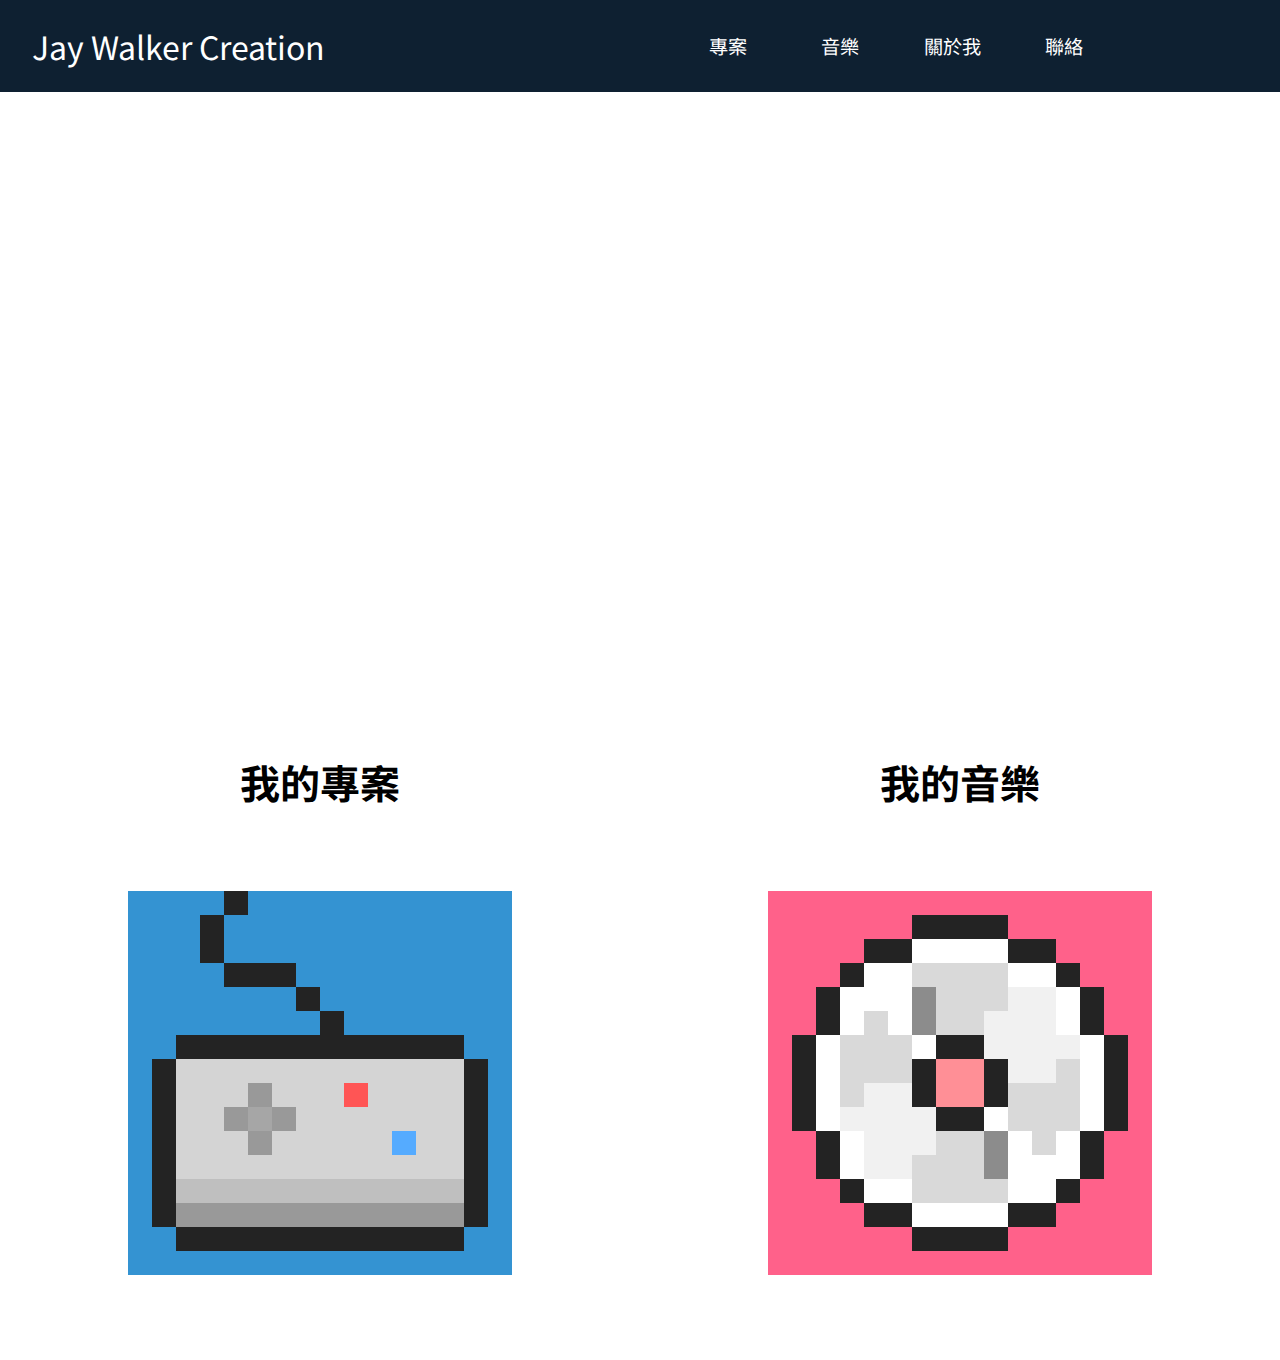
==== index.html @ 48cdfc5d "add index css" ====
<!DOCTYPE html>
<html lang="en">
<head>
    <meta charset="UTF-8">
    <meta http-equiv="X-UA-Compatible" content="IE=edge">
    <meta name="viewport" content="width=device-width, initial-scale=1.0">
    <link rel="preconnect" href="https://fonts.gstatic.com">
    <link href="https://fonts.googleapis.com/css2?family=Noto+Sans+TC:wght@100;300;400;500;700;900&family=Noto+Serif+TC:wght@200;300;400;500;600;700;900&display=swap" rel="stylesheet">
    <link rel="stylesheet" href="css/default.css">
    <link rel="stylesheet" href="css/index.css">
    <title>Document</title>
</head>
<body>
    <header>
        <nav>
            <a id="logo" href="#top">Jay Walker Creation</a>
            <ul>
                <li><a href="html/project.html">專案</a></li>
                <li><a href="html/music.html">音樂</a></li>
                <li><a href="html/aboutMe.html">關於我</a></li>
                <li><a href="html/contact.html">聯絡</a></li>
            </ul>
        </nav>

        <div id="hero">
            <h1>歡迎來到我的創作空間</h1>
            <p>這裡是我上傳自己作品的地方，請隨意閱覽~</p>
        </div>
    </header>

    <main>

        <div class="contents">

            <div id="project" class="content">
                <h2>我的專案</h2>
                <a href="html/project.html">
                    <img src="img/icon/project.png" alt="">
                </a>
            </div>

            <div id="music" class="content">
                <h2>我的音樂</h2>
                <a href="html/music.html">
                    <img src="img/icon/music.png" alt="">
                </a>
            </div>

        </div>
    
    </main>
</body>
</html>
---- css/default.css ----
* {
	font-family: "Noto Sans TC";
	/*border: 1px dotted red;*/
}
body {
	margin: 0;
}
h1 {
	font: size 2rem;
}
h2 {
	font-size: 1.5rem;
}
h3,
h4.h5,
h6 {
	font-size: 1.2rem;
}
p,
li,
a {
	font-size: 1rem;
}

nav {
	background-color: rgb(14, 32, 49);
	display: flex;
	flex-direction: row;
	justify-content: space-between;
	align-items: center;
	/*keep showing on screen
	position: fixed;
	width: 100%;
	z-index: 10;*/
}
nav a {
	color: white;
	text-decoration: none;
}
nav #logo {
	padding-left: 2rem;
	font-size: 2rem;
}
nav ul {
	list-style: none;
	margin: 0 0;
	padding-right: 10rem;
	display: flex;
	flex-direction: row;
}
nav ul li {
	padding: 2rem 1.5rem;
	width: 4rem;
	text-align: center;
}

nav ul li a {
	font-size: 1.2rem;
}
---- css/index.css ----
#hero {
	padding: 10rem 0;
	background-image: url(https://images.unsplash.com/photo-1478760329108-5c3ed9d495a0?ixid=MnwxMjA3fDB8MHxwaG90by1wYWdlfHx8fGVufDB8fHx8&ixlib=rb-1.2.1&auto=format&fit=crop&w=1934&q=80);
}

#hero h1 {
	font-size: 3rem;
	margin: 1.5em 0;
	color: white;
	text-align: center;
	letter-spacing: 0.5rem;
}

#hero p {
	color: white;
	margin: em 0;
	font-size: 1.2rem;
	opacity: 70%;
	text-align: center;
}

.contents {
	display: flex;
	justify-content: center;
	padding: 5rem 0 5rem;
}

.content {
	text-align: center;
}
.content h2 {
	font-size: 2.5rem;

	margin: 0;
	padding-bottom: 5rem;
}
.content img {
	width: 60%;
}
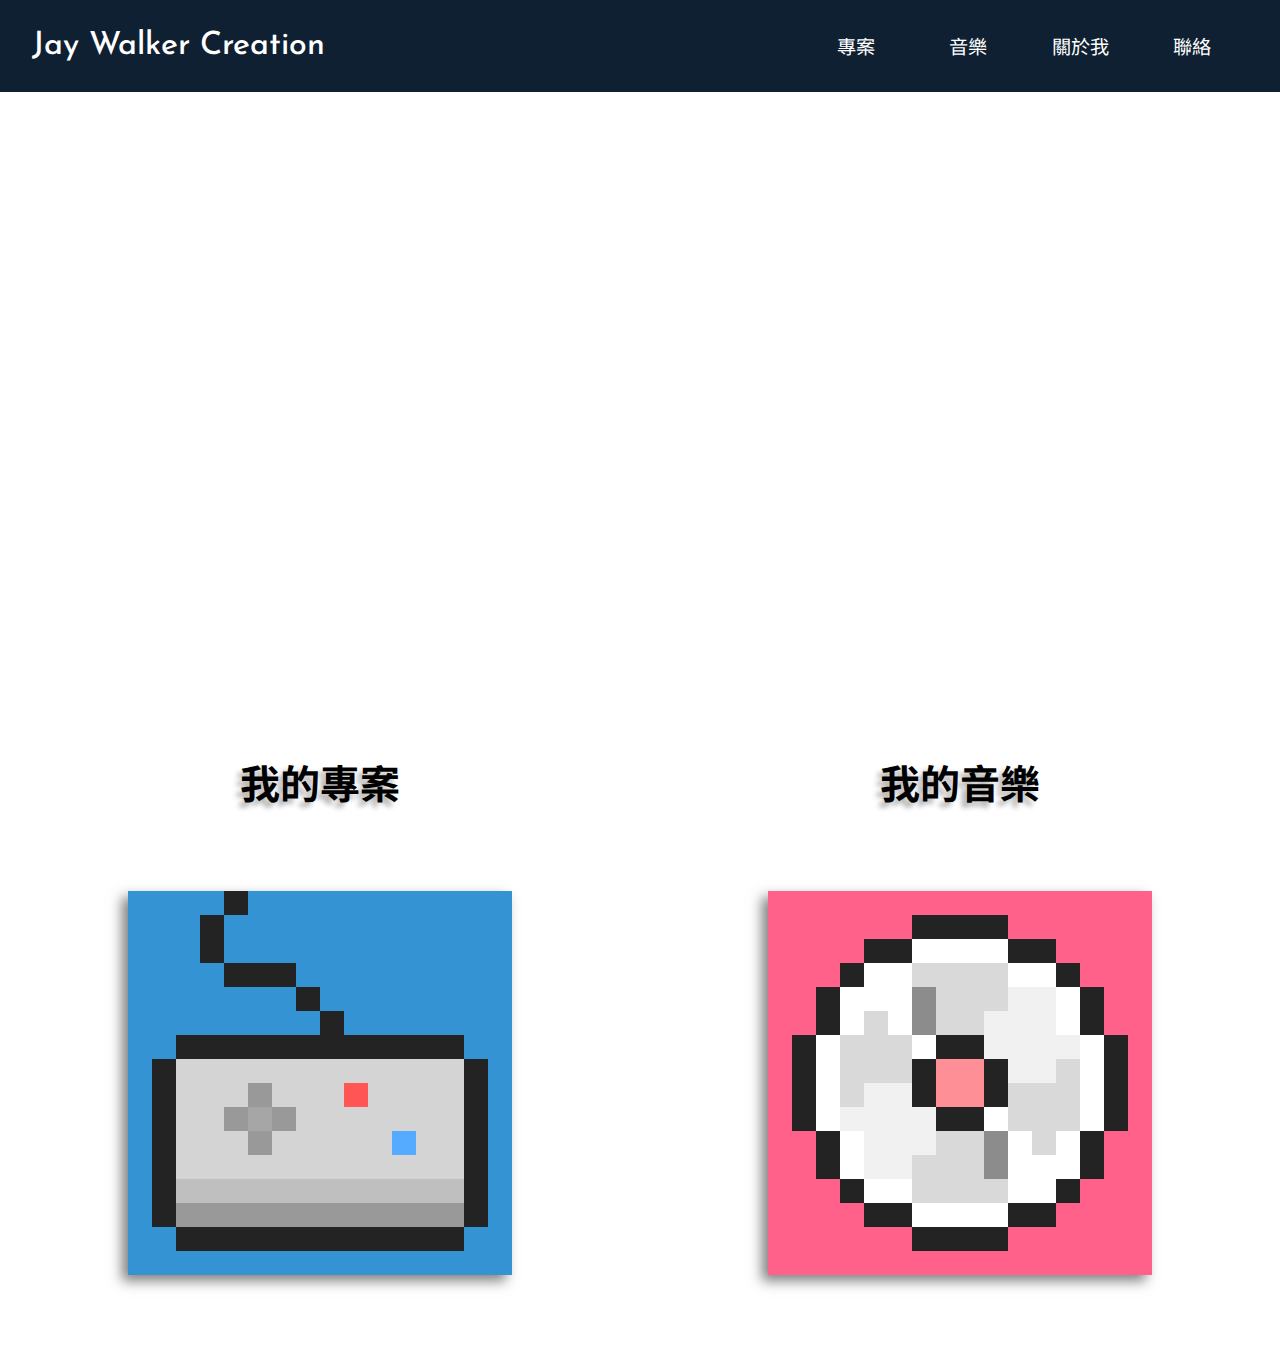
==== commit a084c2c6: "add font" ====
--- a/index.html
+++ b/index.html
@@ -6,6 +6,7 @@
     <meta name="viewport" content="width=device-width, initial-scale=1.0">
     <link rel="preconnect" href="https://fonts.gstatic.com">
     <link href="https://fonts.googleapis.com/css2?family=Noto+Sans+TC:wght@100;300;400;500;700;900&family=Noto+Serif+TC:wght@200;300;400;500;600;700;900&display=swap" rel="stylesheet">
+    <link href="https://fonts.googleapis.com/css2?family=Josefin+Sans:wght@300;400;500;600;700&display=swap" rel="stylesheet">
     <link rel="stylesheet" href="css/default.css">
     <link rel="stylesheet" href="css/index.css">
     <title>Document</title>
--- a/css/default.css
+++ b/css/default.css
@@ -1,5 +1,5 @@
 * {
-	font-family: "Noto Sans TC";
+	font-family: "Noto Sans TC", sans-serif;
 	/*border: 1px dotted red;*/
 }
 body {
@@ -40,11 +40,13 @@
 nav #logo {
 	padding-left: 2rem;
 	font-size: 2rem;
+	font-family: "Josefin Sans", sans-serif;
+	font-weight: 500;
 }
 nav ul {
 	list-style: none;
 	margin: 0 0;
-	padding-right: 10rem;
+	padding-right: 2rem;
 	display: flex;
 	flex-direction: row;
 }
--- a/css/index.css
+++ b/css/index.css
@@ -21,7 +21,7 @@
 
 .contents {
 	display: flex;
-	justify-content: center;
+	justify-content: space-around;
 	padding: 5rem 0 5rem;
 }
 
@@ -30,10 +30,17 @@
 }
 .content h2 {
 	font-size: 2.5rem;
-
+	text-shadow: -5px 5px 5px rgba(0, 0, 0, 0.3);
 	margin: 0;
 	padding-bottom: 5rem;
 }
 .content img {
 	width: 60%;
+	box-shadow: -6px 6px 12px 0px rgba(0, 0, 0, 0.5);
+	transition: all 0.3s;
 }
+
+.content img:hover {
+	opacity: 0.7;
+	width: 61%;
+}
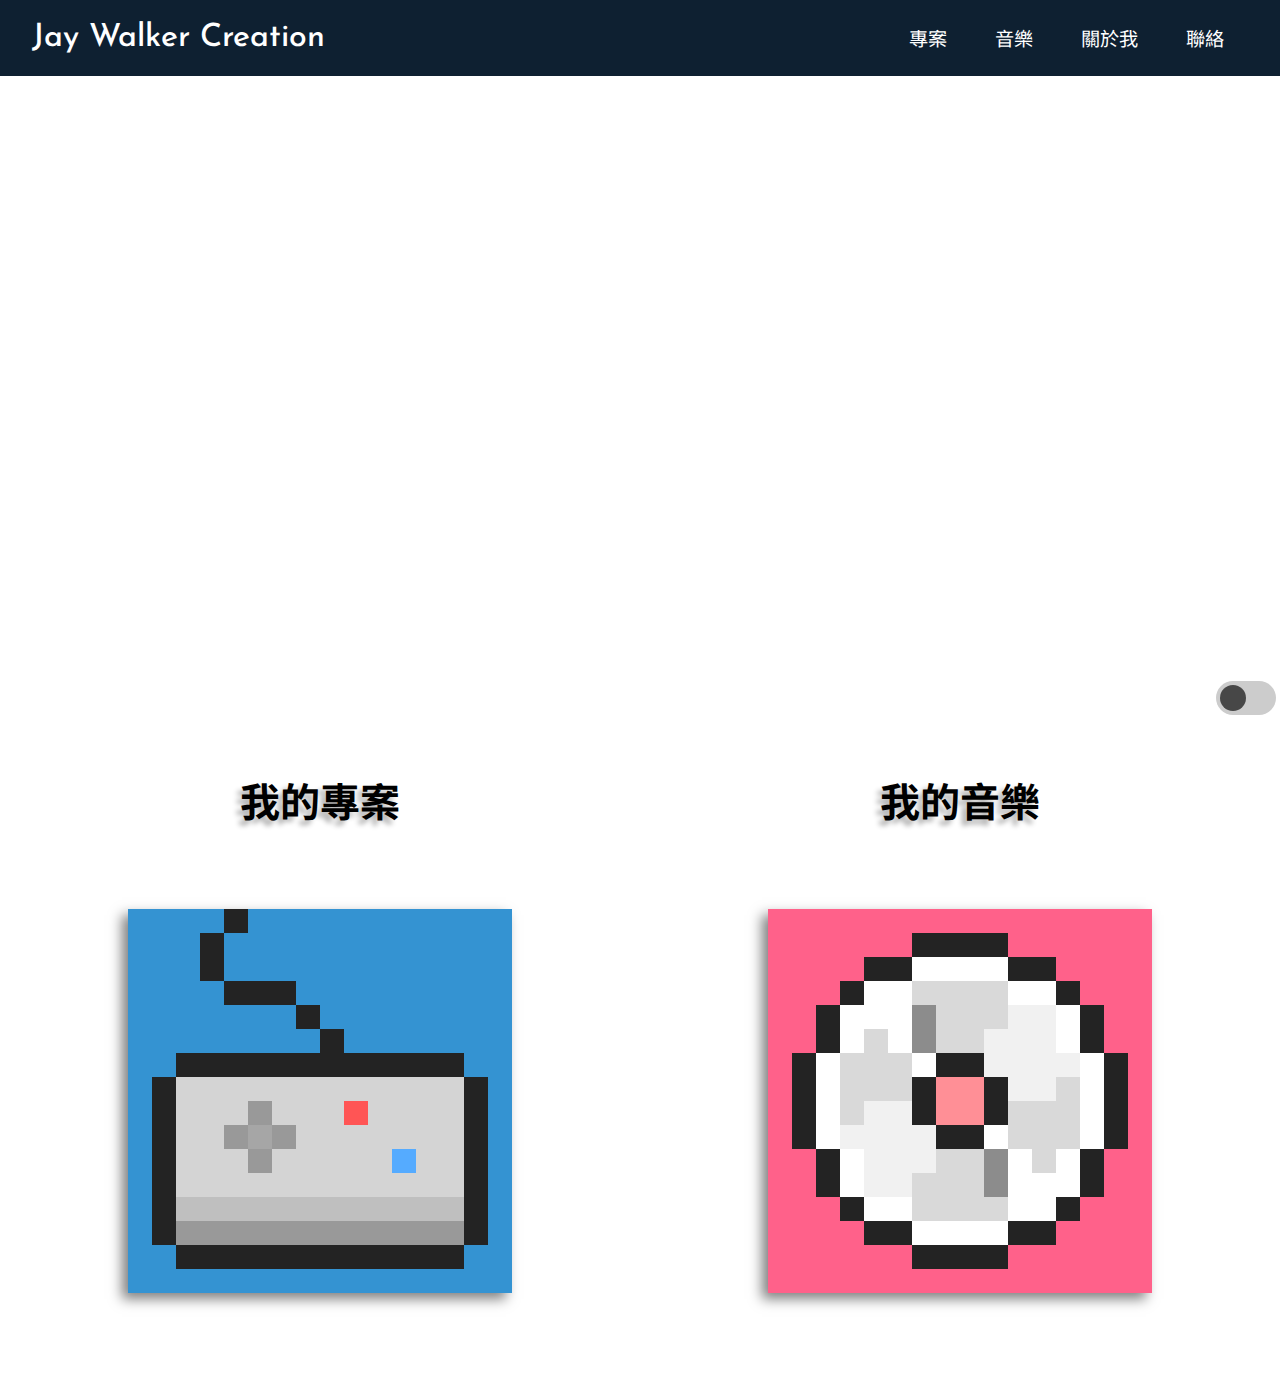
==== commit a45f9ea1: "add slide bar" ====
--- a/index.html
+++ b/index.html
@@ -23,11 +23,20 @@
             </ul>
         </nav>
 
+        
+
         <div id="hero">
             <h1>歡迎來到我的創作空間</h1>
             <p>這裡是我上傳自己作品的地方，請隨意閱覽~</p>
         </div>
     </header>
+
+    
+    <label class="switch">
+        <input type="checkbox">
+        <span class="slider round"></span>
+    </label>
+    
 
     <main>
 
--- a/css/default.css
+++ b/css/default.css
@@ -43,19 +43,79 @@
 	font-family: "Josefin Sans", sans-serif;
 	font-weight: 500;
 }
+
 nav ul {
 	list-style: none;
-	margin: 0 0;
-	padding-right: 2rem;
+	margin: 0;
+	padding: 1.5rem 2rem 1.5rem 0;
 	display: flex;
 	flex-direction: row;
 }
 nav ul li {
-	padding: 2rem 1.5rem;
-	width: 4rem;
 	text-align: center;
 }
+nav ul li a {
+	padding: 1.5rem;
+	font-size: 1.2rem;
+	transition: all 0.4s;
+}
+nav ul li a:hover {
+	color: #4ecdc4;
+}
 
-nav ul li a {
-	font-size: 1.2rem;
+/* The switch - the box around the slider */
+.switch {
+	position: relative;
+	display: inline-block;
+	top: 24px;
+	left: 95%;
+	width: 60px;
+	height: 34px;
 }
+
+/* Hide default HTML checkbox */
+.switch input {
+	opacity: 0;
+	width: 0;
+	height: 0;
+}
+
+/* The slider */
+.slider {
+	position: absolute;
+	cursor: pointer;
+	top: 0;
+	left: 0;
+	right: 0;
+	bottom: 0;
+	background-color: #ccc;
+	transition: all 0.4s;
+}
+
+.slider:before {
+	position: absolute;
+	content: "";
+	height: 26px;
+	width: 26px;
+	left: 4px;
+	bottom: 4px;
+	background-color: rgb(71, 71, 71);
+	transition: 0.4s;
+}
+
+input:checked + .slider {
+	background-color: #f8e91b;
+}
+
+input:checked + .slider:before {
+	transform: translateX(26px);
+}
+
+/* Rounded sliders */
+.slider.round {
+	border-radius: 34px;
+}
+
+.slider.round:before {
+	border-radius: 50%;
+}
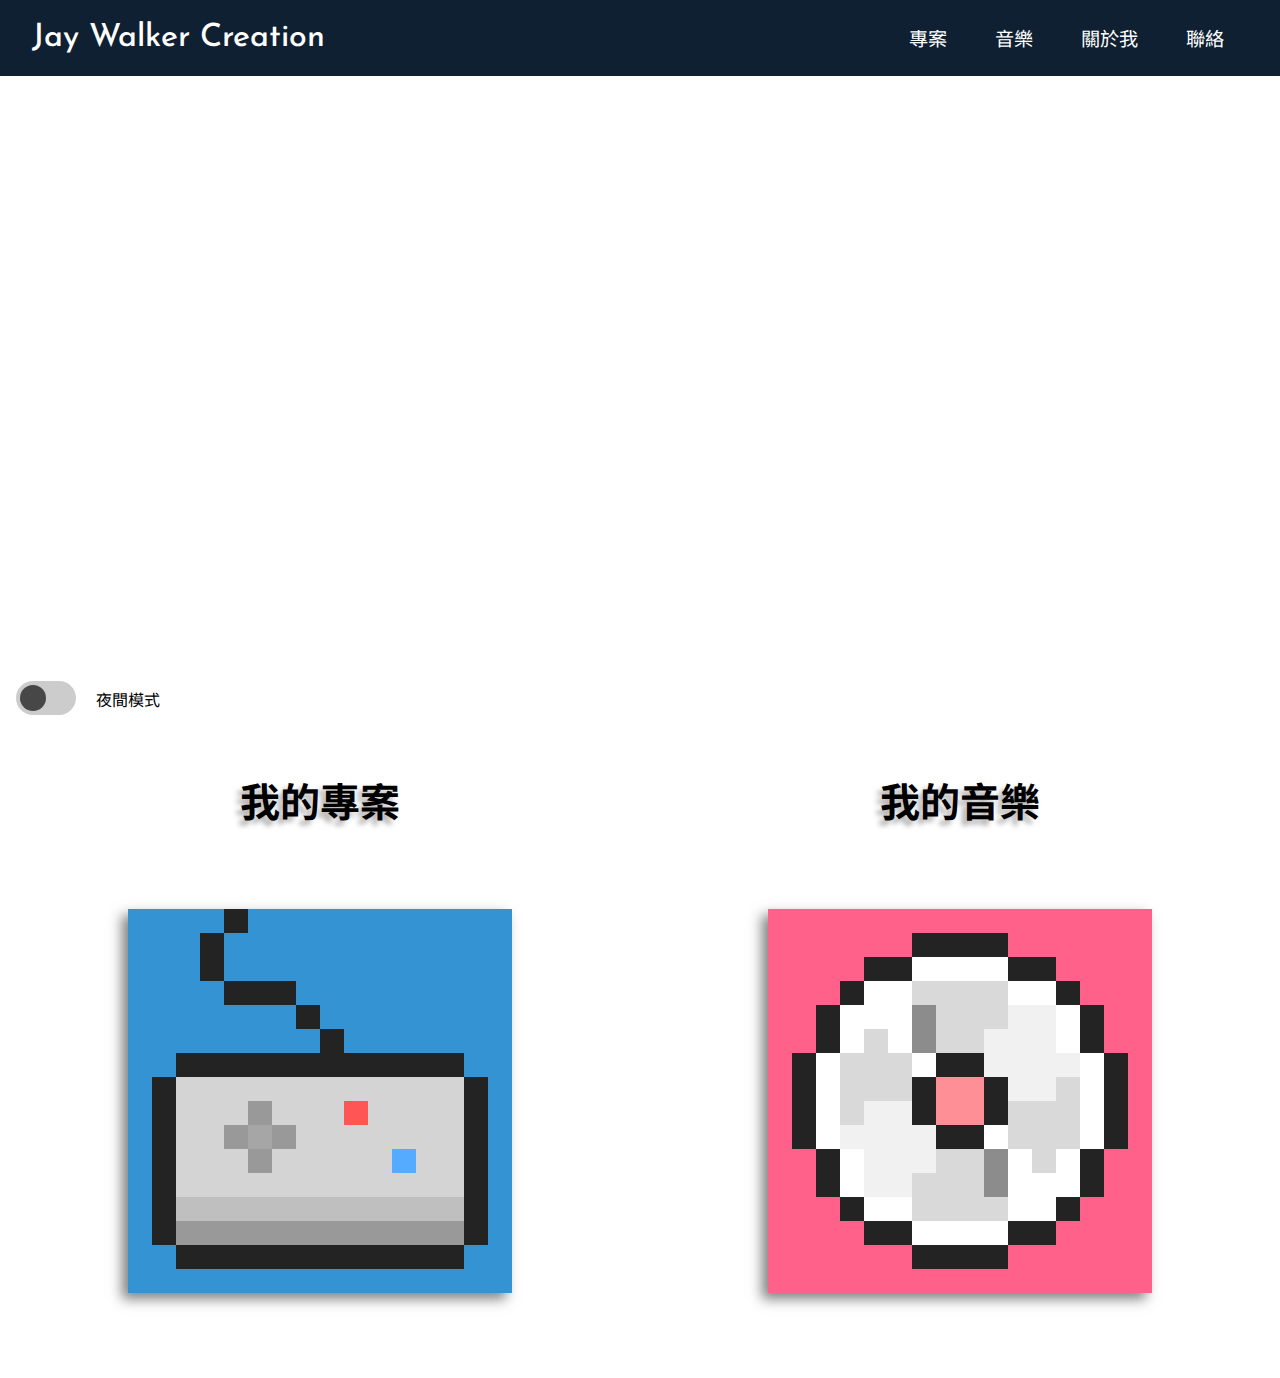
==== commit 3a65cbf4: "add nav resbosive and nightMode code fix to one js file" ====
--- a/index.html
+++ b/index.html
@@ -11,7 +11,7 @@
     <link rel="stylesheet" href="css/index.css">
     <title>Document</title>
 </head>
-<body>
+<body >
     <header>
         <nav>
             <a id="logo" href="#top">Jay Walker Creation</a>
@@ -31,16 +31,15 @@
         </div>
     </header>
 
-    
-    <label class="switch">
-        <input type="checkbox">
-        <span class="slider round"></span>
-    </label>
-    
+    <main id="main">
 
-    <main>
-
-        <div class="contents">
+        <label class="switch">
+            <input id="lightSwitch" type="checkbox">
+            <span class="slider round"></span>
+            <p class="nightMode">夜間模式</p>
+        </label>
+        
+        <div class="contents nightMode">
 
             <div id="project" class="content">
                 <h2>我的專案</h2>
@@ -59,5 +58,7 @@
         </div>
     
     </main>
+
+    <script src="js/default.js"></script>
 </body>
 </html>--- a/css/default.css
+++ b/css/default.css
@@ -22,13 +22,14 @@
 	font-size: 1rem;
 }
 
+/*nav*/
 nav {
 	background-color: rgb(14, 32, 49);
 	display: flex;
 	flex-direction: row;
 	justify-content: space-between;
 	align-items: center;
-	/*keep showing on screen
+	/*keep showing on screen?
 	position: fixed;
 	width: 100%;
 	z-index: 10;*/
@@ -63,12 +64,12 @@
 	color: #4ecdc4;
 }
 
-/* The switch - the box around the slider */
+/*slider*/
 .switch {
 	position: relative;
 	display: inline-block;
 	top: 24px;
-	left: 95%;
+	left: 16px;
 	width: 60px;
 	height: 34px;
 }
@@ -79,7 +80,12 @@
 	width: 0;
 	height: 0;
 }
-
+.switch p {
+	position: absolute;
+	left: 5rem;
+	top: -10px;
+	width: 70px;
+}
 /* The slider */
 .slider {
 	position: absolute;
@@ -91,7 +97,7 @@
 	background-color: #ccc;
 	transition: all 0.4s;
 }
-
+/*the knob*/
 .slider:before {
 	position: absolute;
 	content: "";
@@ -102,11 +108,11 @@
 	background-color: rgb(71, 71, 71);
 	transition: 0.4s;
 }
-
+/*change color*/
 input:checked + .slider {
 	background-color: #f8e91b;
 }
-
+/*change position*/
 input:checked + .slider:before {
 	transform: translateX(26px);
 }
@@ -119,3 +125,47 @@
 .slider.round:before {
 	border-radius: 50%;
 }
+
+@media only screen and (min-width: 350px) and (max-width: 770px) {
+	nav {
+		flex-direction: column;
+	}
+	nav #logo {
+		padding: 1em 0 0;
+	}
+	nav ul {
+		flex-direction: column;
+		padding: 1rem 0 1rem;
+		width: 100%;
+	}
+	nav ul li {
+		margin: 8px 0;
+	}
+	nav ul li a {
+		padding: 8px 40%;
+		width: 100%;
+	}
+}
+@media only screen and (max-width: 350px) {
+	nav {
+		flex-direction: column;
+	}
+	nav #logo {
+		display: none;
+	}
+	nav ul {
+		flex-direction: column;
+		padding: 1rem 0 1rem;
+		width: 100%;
+	}
+	nav ul li {
+		margin: 8px 0;
+	}
+	nav ul li a {
+		padding: 8px 20%;
+		width: 100%;
+	}
+	.switch {
+		display: none;
+	}
+}
--- a/css/index.css
+++ b/css/index.css
@@ -39,8 +39,6 @@
 	box-shadow: -6px 6px 12px 0px rgba(0, 0, 0, 0.5);
 	transition: all 0.3s;
 }
-
 .content img:hover {
-	opacity: 0.7;
 	width: 61%;
 }
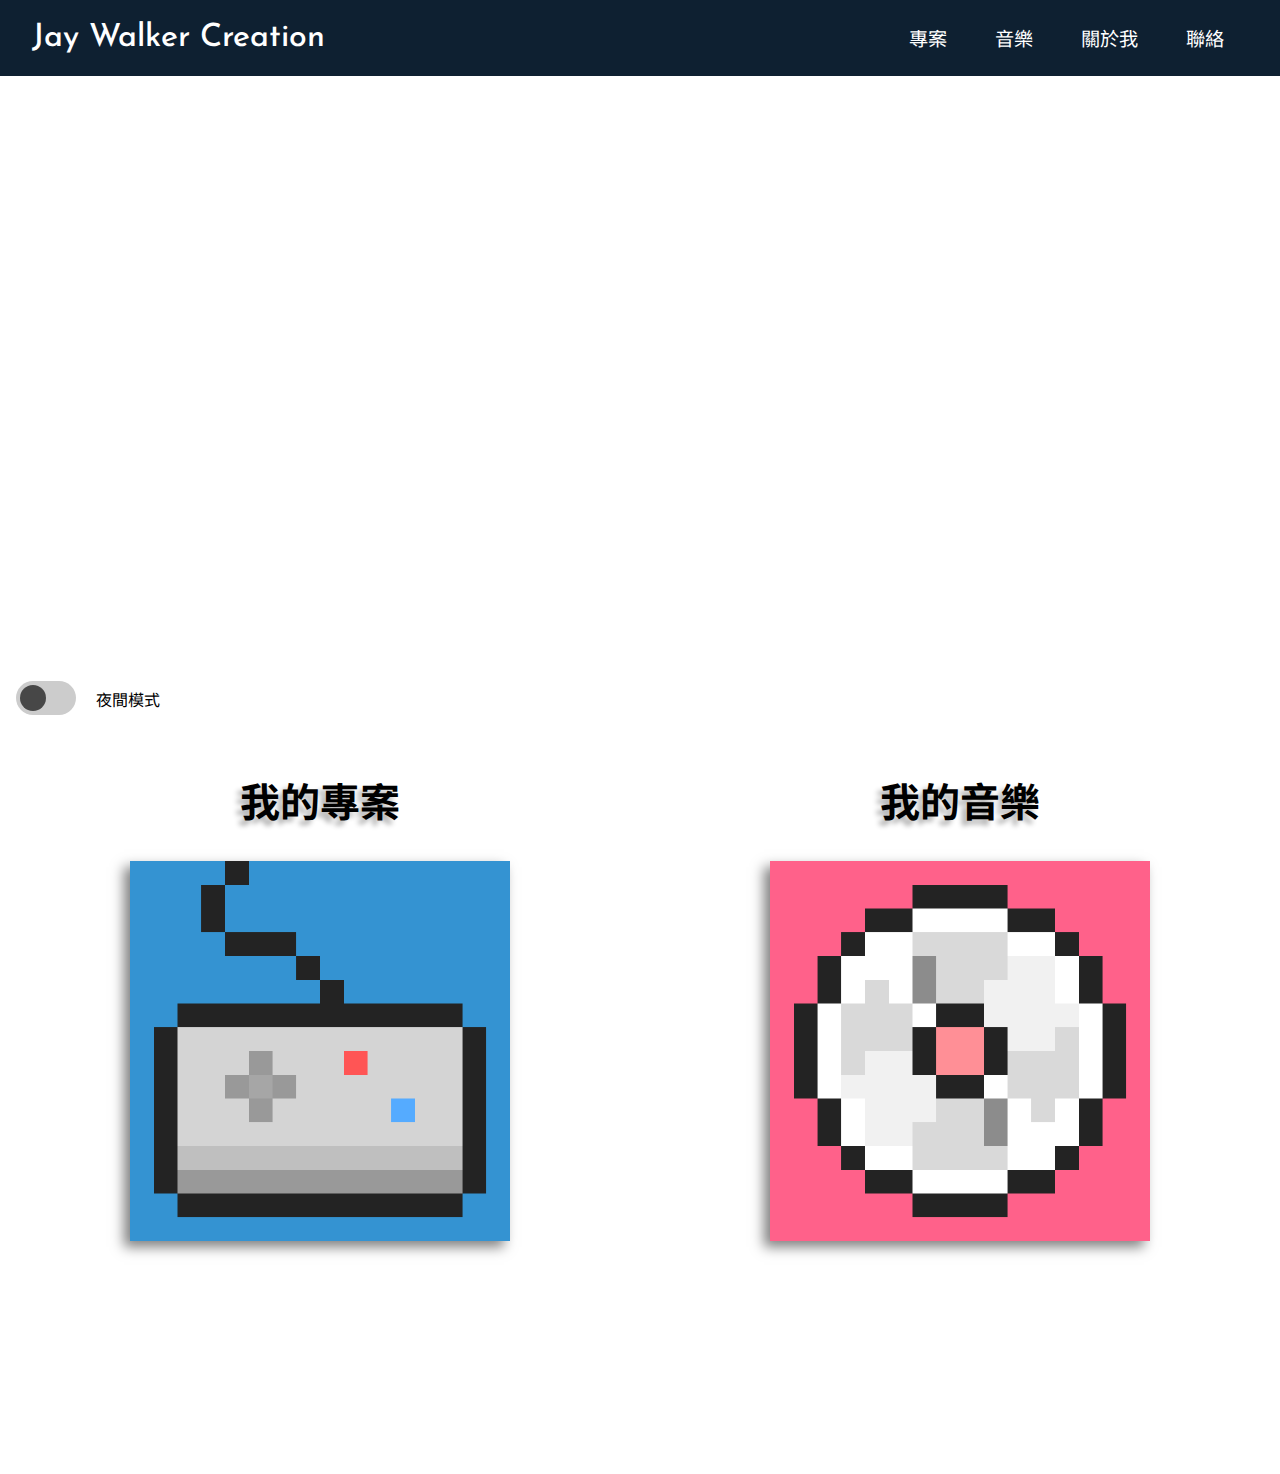
==== commit e75f3ac1: "fix index css and html group" ====
--- a/index.html
+++ b/index.html
@@ -43,16 +43,23 @@
 
             <div id="project" class="content">
                 <h2>我的專案</h2>
-                <a href="html/project.html">
-                    <img src="img/icon/project.png" alt="">
-                </a>
+                <div class='image'>
+                    <a href="html/project.html">
+                        <img src="img/icon/project.png" alt="">
+                        <p class="hoverButton nightMode">了解更多</p>
+                    </a>
+                </div>
+                
             </div>
 
             <div id="music" class="content">
                 <h2>我的音樂</h2>
-                <a href="html/music.html">
-                    <img src="img/icon/music.png" alt="">
-                </a>
+                <div class='image'>
+                    <a href="html/music.html">
+                        <img src="img/icon/music.png" alt="">
+                        <p class="hoverButton nightMode">了解更多</p>
+                    </a>
+                </div>
             </div>
 
         </div>
--- a/css/default.css
+++ b/css/default.css
@@ -151,7 +151,7 @@
 		flex-direction: column;
 	}
 	nav #logo {
-		display: none;
+		font-size: auto;
 	}
 	nav ul {
 		flex-direction: column;
@@ -165,7 +165,4 @@
 		padding: 8px 20%;
 		width: 100%;
 	}
-	.switch {
-		display: none;
-	}
 }
--- a/css/index.css
+++ b/css/index.css
@@ -22,23 +22,62 @@
 .contents {
 	display: flex;
 	justify-content: space-around;
-	padding: 5rem 0 5rem;
+
+	padding: 5rem 0 0;
 }
 
 .content {
 	text-align: center;
+	height: auto;
+	margin: 0 10%;
 }
 .content h2 {
 	font-size: 2.5rem;
 	text-shadow: -5px 5px 5px rgba(0, 0, 0, 0.3);
 	margin: 0;
-	padding-bottom: 5rem;
+	padding-bottom: 2rem;
 }
-.content img {
-	width: 60%;
+.image {
+	height: 100%;
+}
+.image img {
+	width: 99%;
 	box-shadow: -6px 6px 12px 0px rgba(0, 0, 0, 0.5);
 	transition: all 0.3s;
+	opacity: 100%;
 }
-.content img:hover {
-	width: 61%;
+
+.image a:hover img {
+	width: 100%;
+	opacity: 60%;
 }
+.image a {
+	text-decoration: none;
+	color: black;
+	text-align: center;
+}
+.image a .hoverButton {
+	font-size: 2.5rem;
+	text-decoration: none;
+	position: relative;
+	bottom: 25%;
+	opacity: 0%;
+	transition: all 0.3s;
+}
+.image a:hover > .hoverButton {
+	bottom: 43%;
+	opacity: 100%;
+}
+
+@media only screen and (max-width: 600px) {
+	.contents {
+		flex-direction: column;
+		height: 100%;
+	}
+	.content {
+		padding-bottom: 4rem;
+	}
+	.content h2 {
+		padding-bottom: 2rem;
+	}
+}
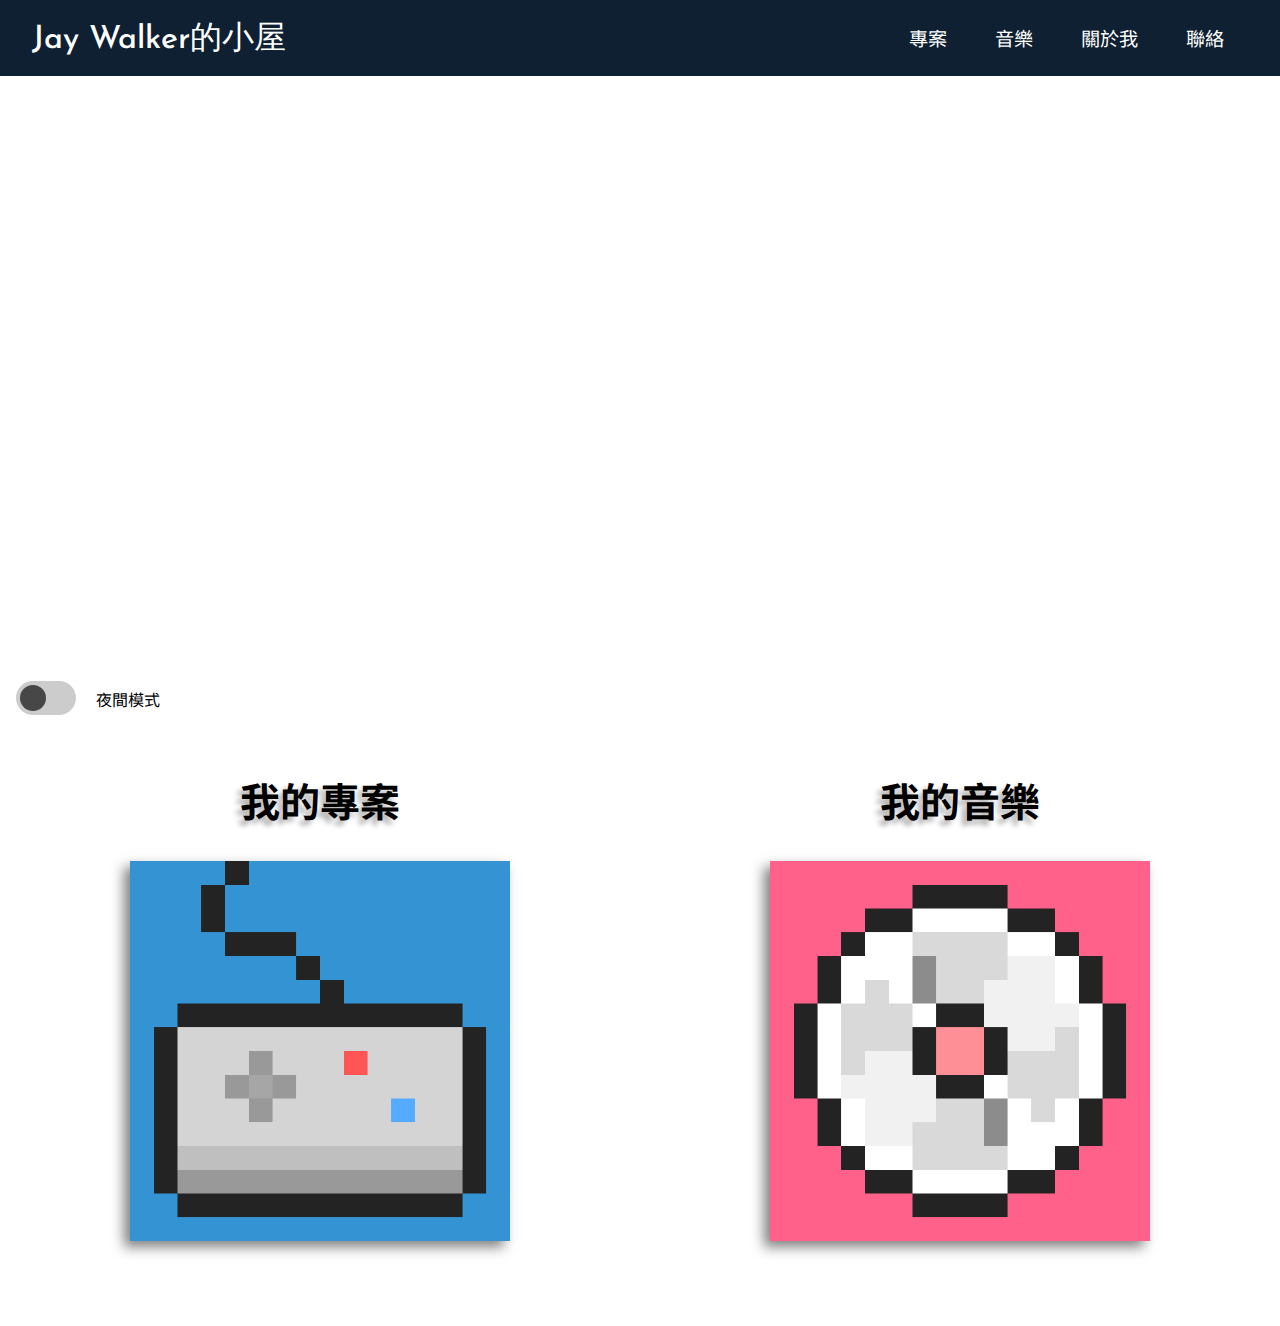
==== commit aa9c2975: "fix link text" ====
--- a/index.html
+++ b/index.html
@@ -14,7 +14,7 @@
 <body >
     <header>
         <nav>
-            <a id="logo" href="#top">Jay Walker Creation</a>
+            <a id="logo" href="#top">Jay Walker的小屋</a>
             <ul>
                 <li><a href="html/project.html">專案</a></li>
                 <li><a href="html/music.html">音樂</a></li>
--- a/css/index.css
+++ b/css/index.css
@@ -22,13 +22,11 @@
 .contents {
 	display: flex;
 	justify-content: space-around;
-
 	padding: 5rem 0 0;
 }
 
 .content {
 	text-align: center;
-	height: auto;
 	margin: 0 10%;
 }
 .content h2 {
@@ -37,42 +35,48 @@
 	margin: 0;
 	padding-bottom: 2rem;
 }
+
 .image {
-	height: 100%;
+	display: flex;
+	position: relative;
+	/*.hoverButton使用position: absolute;,在這裡設position: relative;做為錨點*/
+	padding-bottom: 5rem;
 }
 .image img {
 	width: 99%;
 	box-shadow: -6px 6px 12px 0px rgba(0, 0, 0, 0.5);
+	opacity: 100%;
 	transition: all 0.3s;
-	opacity: 100%;
+}
+
+.image a {
+	text-align: center;
+	text-decoration: none;
+	color: black;
+}
+.image a .hoverButton {
+	position: absolute;
+	bottom: 50%;
+	left: 0;
+	right: 0; /*left right :0 是為了置中*/
+	margin: auto;
+	font-size: 2.5rem;
+	text-decoration: none;
+	opacity: 0%;
+	transition: all 0.3s;
 }
 
 .image a:hover img {
 	width: 100%;
 	opacity: 60%;
 }
-.image a {
-	text-decoration: none;
-	color: black;
-	text-align: center;
-}
-.image a .hoverButton {
-	font-size: 2.5rem;
-	text-decoration: none;
-	position: relative;
-	bottom: 25%;
-	opacity: 0%;
-	transition: all 0.3s;
-}
 .image a:hover > .hoverButton {
-	bottom: 43%;
 	opacity: 100%;
 }
 
 @media only screen and (max-width: 600px) {
 	.contents {
 		flex-direction: column;
-		height: 100%;
 	}
 	.content {
 		padding-bottom: 4rem;
